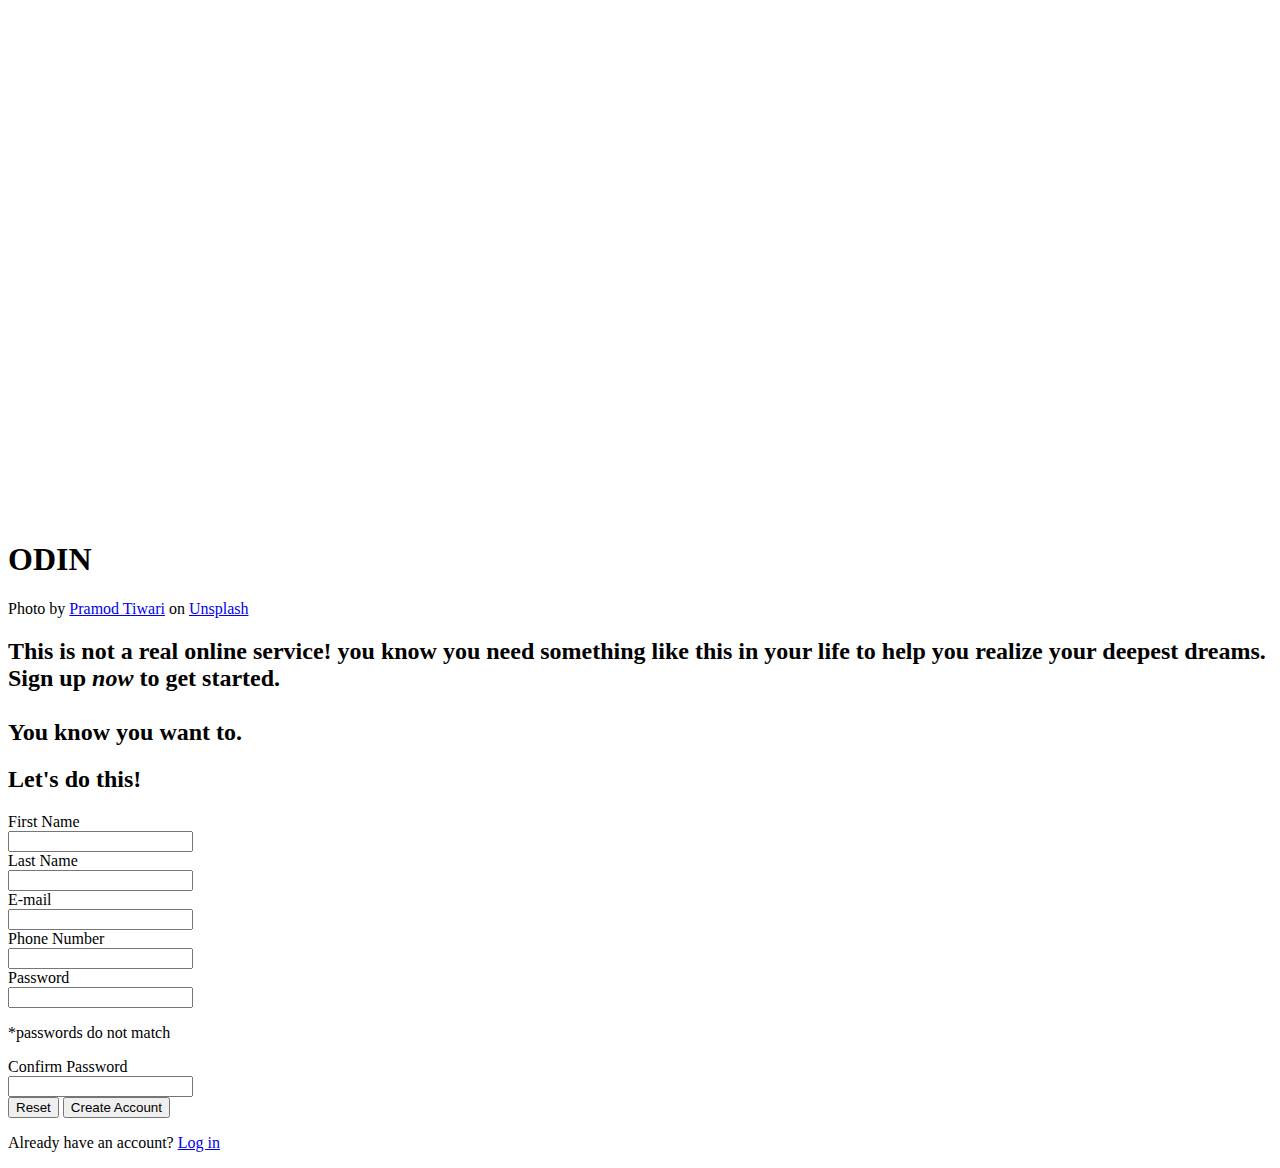
==== index.html @ 652047e3 "Added the structure of the sign-up form" ====
<!DOCTYPE html>
<html lang="en">
<head>
    <meta charset="UTF-8">
    <meta http-equiv="X-UA-Compatible" content="IE=edge">
    <meta name="viewport" content="width=device-width, initial-scale=1.0">
    <link rel="stylesheet" href="style.css">
    <title>Sign-Up Form</title>
</head>
<body>
    <div class="container">
        <div class="left-container">
            <div class="logo">
                <img src="./Assets/odin-lined.png" alt="The Odin Project Logo - Outline - White"> <h1 class="title">ODIN</h1>
            </div>
            <div class="credit font-size-65">Photo by <a class="font-size-65" href="https://unsplash.com/@pramodtiwari">Pramod Tiwari</a> on <a class="font-size-65" href="https://unsplash.com">Unsplash</a></div>
        </div>
        <div class="right-container">
            <div class="intro pad-l-1 m-b">
                <h2>This is not a real online service! you know you need something like this in your life to help you realize your deepest dreams. <br>Sign up <em>now</em> to get started. <br><br> You know you want to.
                </h2>
            </div>
            <div class="form-container-main">
                <form action="#" method="GET" class="form-container pad-l-1 m-b">
                    <div class="form-header">
                        <h2 class="form-header m-b">Let's do this!</h2>
                    </div>
                    <div class="input-container">
                        <div>
                            <div>
                                <label for="username">First Name</label>
                            </div>
                            <div>
                                <input type="text" name="username" required></input>
                            </div>
                        </div>
                        <div>
                            <div>
                                <label for="lastname">Last Name</label>
                            </div>
                            <div>
                                <input type="text" name="lastname" required>
                            </input></div>
                        </div>
                    </div>
                    <div class="input-container">
                        <div>
                            <div>
                                <label for="email">E-mail</label>
                            </div>
                            <div>
                                <input type="email" name="email" required></input>
                            </div>
                        </div>
                        <div>
                            <div>
                                <label for="phonenumber">Phone Number</label>
                            </div>
                            <div>
                                <input type="tel" name="phonenumber" required></input>
                            </div>
                        </div>
                    </div>
                    <div class="input-container">
                        <div>
                            <div>
                                <label for="password">Password</label>
                            </div>
                            <div>
                                <input type="password" name="password" required></input>
                            </div>
                            <p>*passwords do not match</p>
                        </div>
                        <div>
                            <div>
                                <label for="password">Confirm Password</label>
                            </div>
                            <div>
                                <input type="password" id="lastname" name="password" required></input>
                            </div>
                        </div>
                    </div>
                    <div class="btn">
                        <button type="reset">Reset</button>
                        <button type="submit">Create Account</button>
                    </div>
                </form>
                
                <p class="pad-l-1">Already have an account? <a href="#">Log in</a></p>
            </div>
        </div>
    </div>
</body>
</html>
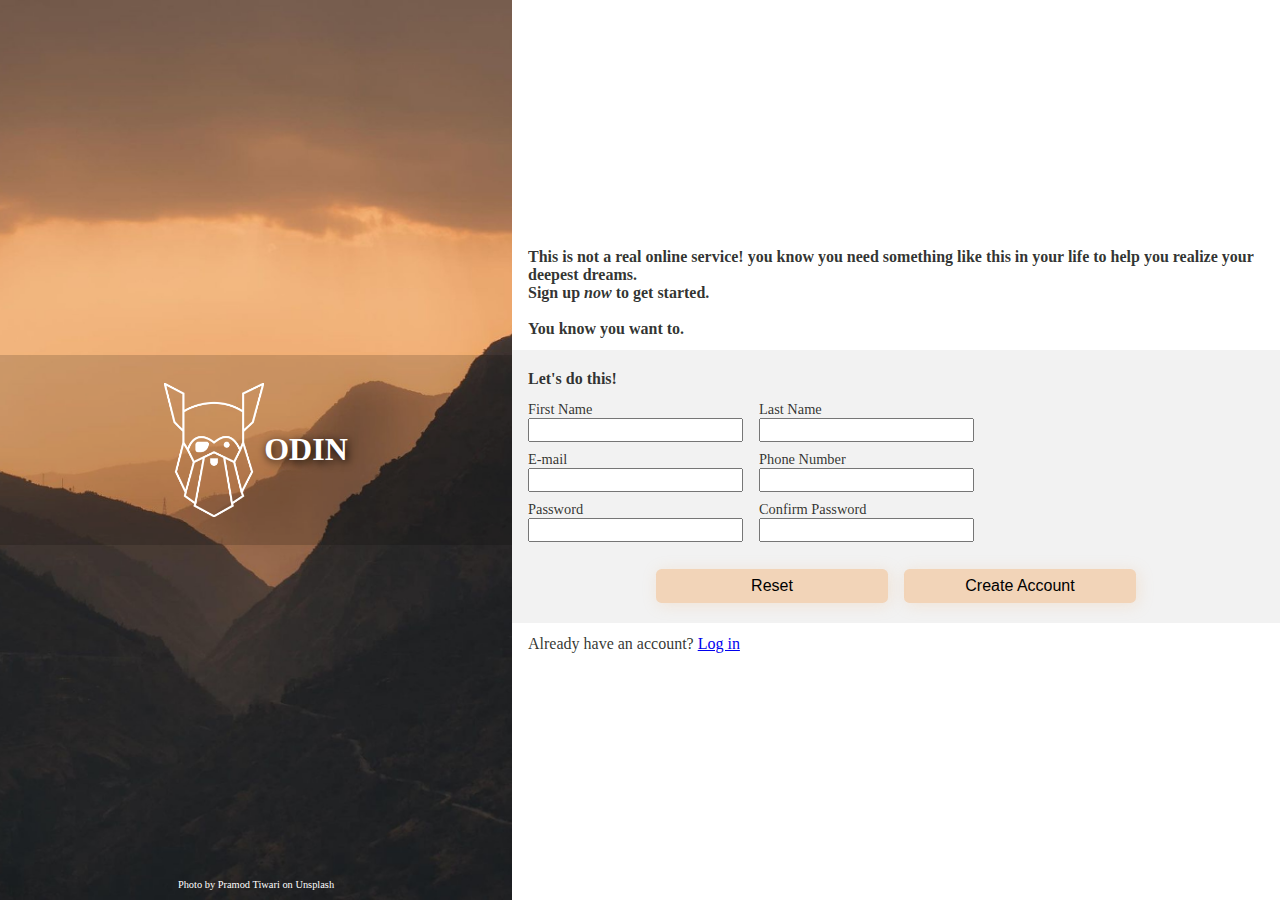
==== commit 643ea36a: "Added overall style" ====
--- a/index.html
+++ b/index.html
@@ -69,7 +69,7 @@
                             <div>
                                 <input type="password" name="password" required></input>
                             </div>
-                            <p>*passwords do not match</p>
+                            <p class="error-text">*passwords do not match</p>
                         </div>
                         <div>
                             <div>
--- a/style.css
+++ b/style.css
@@ -0,0 +1,128 @@
+
+    @import url('https://fonts.googleapis.com/css?family=Oswald');
+
+*{
+    margin: 0px;
+    font-size: 16px;
+    --button50: rgba(241, 182, 126, 0.5);
+    --button25: rgba(241, 182, 126, 0.25);
+    --text-color-80: #1e1f21ec;
+}
+.font-size-65 {
+    font-size: .65rem;
+}
+.pad-l-1 {
+    padding-left: 1em;
+}
+.m-l-1 {
+    margin-left: 1em;
+}
+.m-b {
+    margin-bottom: .75em;
+}
+
+.container {
+    display: flex;
+}
+.left-container {
+    background-image: url(./Assets/left-image.jpg);
+    background-size:cover;
+    background-position:  center;
+    height: 100vh;
+    width: 40vw;
+    display: flex;
+    flex-direction: column;
+    justify-content: center;
+    position: relative;
+}
+.logo  {
+    display: flex;
+    justify-content: center;
+    align-items: center;
+    background-color: #00000028;
+    padding: 1.75em;
+}
+.logo h1 {
+    text-shadow: 2px 2px 10px black;
+    font-size: 2rem;
+    color: white;
+}
+.logo>img {
+    width: 100px;
+}
+
+.credit {
+    color: white;
+    position: absolute;
+    bottom: 10px;
+    align-self: center;
+}
+.credit a {
+    color: white;
+    text-decoration: none;
+}
+.credit a:hover {
+    color: var(--text-color-80);
+    text-decoration: none;
+}
+/* Right Container */
+.right-container {
+    color: var(--text-color-80);
+    height: 100vh;
+    width: 60vw;
+    display: flex;
+    flex-direction: column;
+    justify-content: center;
+}
+.form-container-main {
+    
+   
+}
+.form-container {
+    background-color: rgba(128, 128, 128, 0.1);
+    padding: 1.25em 1em;
+}
+
+label {
+    font-size: .9em;
+}
+.input-container {
+    display: flex;
+    gap: 16px;
+    margin-bottom: .5em;
+}
+
+
+input:focus {
+    box-shadow: blue;
+}
+
+.btn {
+    display: flex;
+    gap: 1em;
+    justify-content: center;
+}
+button {
+    margin-top: .5em;
+    padding: .5em 2em;
+    background-color: var(--button50);
+    border: none;
+    border-radius: .35em;
+    box-shadow: 2px 2px 15px var(--button25);
+    width: 14.50em;
+}
+button:hover {
+    background-color: var(--button25);
+}
+
+/* Style for JavaScript */
+.error {
+    color: red;
+}
+.error-text {
+    color: transparent;
+    font-size: .65em;
+}
+.error input {
+    border: 1px solid red;
+}
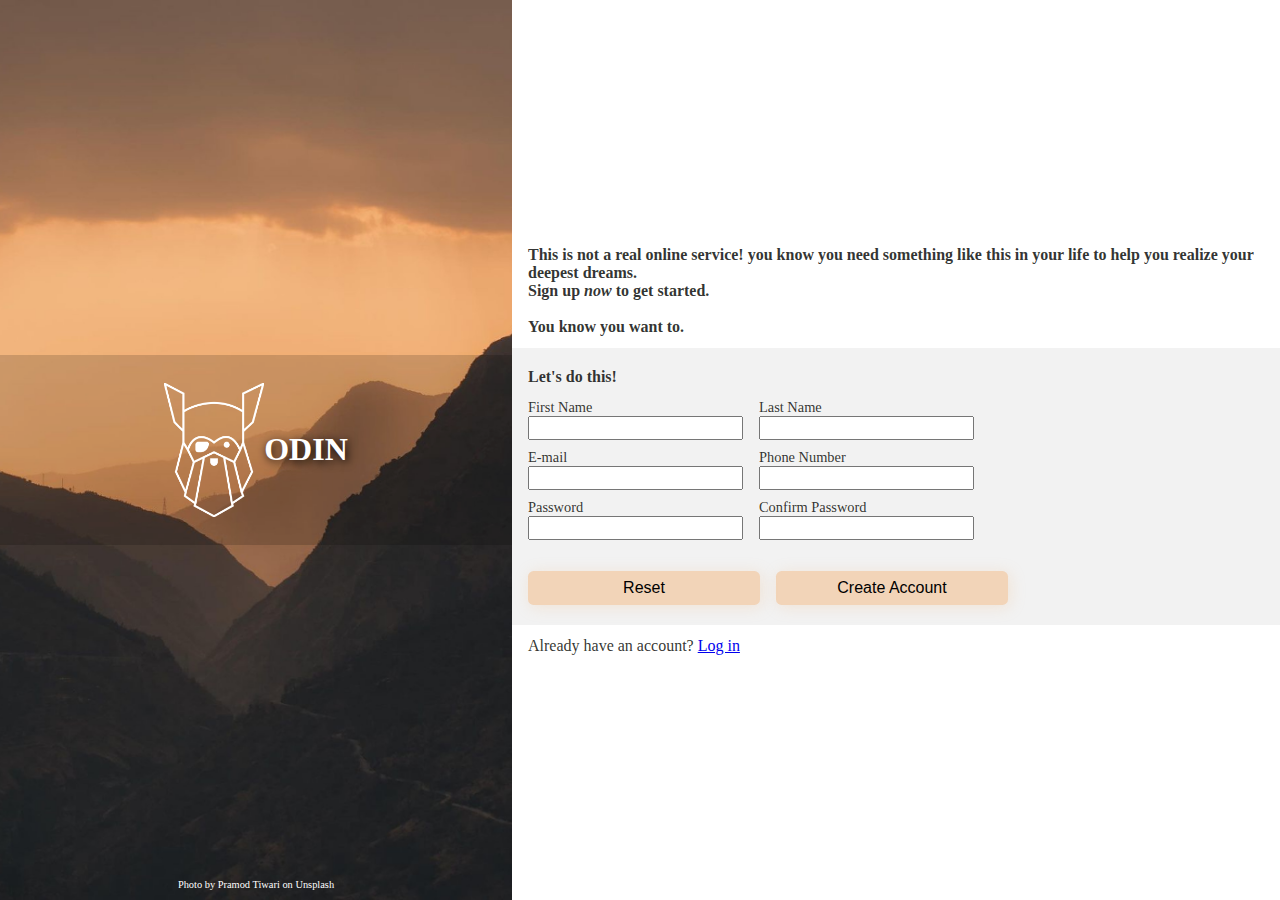
==== commit dd888ace: "Added script to add class list to password input" ====
--- a/index.html
+++ b/index.html
@@ -21,7 +21,7 @@
                 </h2>
             </div>
             <div class="form-container-main">
-                <form action="#" method="GET" class="form-container pad-l-1 m-b">
+                <form name="signup-form" action="results.html" onsubmit="validateForm()" method="GET" class="form-container pad-l-1 m-b" id="signup-form">
                     <div class="form-header">
                         <h2 class="form-header m-b">Let's do this!</h2>
                     </div>
@@ -61,28 +61,28 @@
                             </div>
                         </div>
                     </div>
-                    <div class="input-container">
+                    <div class="input-container" id="password-container">
                         <div>
                             <div>
                                 <label for="password">Password</label>
                             </div>
                             <div>
-                                <input type="password" name="password" required></input>
+                                <input type="password" name="password" id="password" required onkeyup="validateForm()"></input>
                             </div>
                             <p class="error-text">*passwords do not match</p>
                         </div>
                         <div>
                             <div>
-                                <label for="password">Confirm Password</label>
+                                <label for="confirmPassword">Confirm Password</label>
                             </div>
                             <div>
-                                <input type="password" id="lastname" name="password" required></input>
+                                <input type="password" id="confirmPassword" name="confirmPassword" required onkeyup="validateForm()"></input>
                             </div>
                         </div>
                     </div>
                     <div class="btn">
                         <button type="reset">Reset</button>
-                        <button type="submit">Create Account</button>
+                        <button type="submit" id="submit">Create Account</button>
                     </div>
                 </form>
                 
@@ -90,5 +90,26 @@
             </div>
         </div>
     </div>
+
+    <script> 
+    /* this script will check password every key up, if the password and confirm password is not the same, the submit button will not work. */
+        function validateForm() {
+            let password = document.getElementById('password').value;
+            let confirmPassword = document.getElementById('confirmPassword').value;
+            const errorMessage = document.querySelector('.error-text');
+            const passwordContainer= document.getElementById('password-container');
+            const submitButton = document.getElementById('submit')
+
+            if(password === confirmPassword) {
+                errorMessage.style.color="transparent";
+                submitButton.disabled=false;
+                passwordContainer.classList.remove('error');
+            } else {
+                submitButton.disabled=true;
+                errorMessage.style.color="red";
+                passwordContainer.classList.add('error');
+            }
+        }
+    </script>
 </body>
 </html>--- a/style.css
+++ b/style.css
@@ -100,7 +100,7 @@
 .btn {
     display: flex;
     gap: 1em;
-    justify-content: center;
+    justify-content: left;
 }
 button {
     margin-top: .5em;
@@ -121,8 +121,136 @@
 }
 .error-text {
     color: transparent;
+    margin-top: 4px;
     font-size: .65em;
 }
 .error input {
-    border: 1px solid red;
-}
+    box-shadow: 1px 1px 2px red;
+}
+
+@media (max-width:860px) {
+    *{
+        text-align: center;
+    }
+    .pad-l-1 {
+        padding: 16px;
+    }
+    .container {
+        display: flex;
+        flex-direction: column;
+        align-items: center;
+    }
+    .left-container {
+        width: 100%;
+        height: 40vh;
+    }
+    
+    .logo {
+        height: 80px;
+    }
+    .logo h1 {
+        font-size: 1.5rem;
+    }
+    .logo>img {
+        width: 70px;
+    }
+
+    .right-container {
+        width: 100%;
+        height: 60vh;
+        display: flex;
+    }
+    .form-container {
+        display: flex;
+        flex-direction: column;
+        align-items: center;
+    }
+
+    input {
+        width: 95%;
+    }
+}
+
+@media (max-width:720px) {
+    *{
+        text-align: center;
+        font-size: .80rem;
+    }
+    .left-container {
+        width: 100%;
+        height: 30vh;
+    }
+    .logo {
+        height: 80px;
+    }
+    .logo h1 {
+        font-size: 1.5rem;
+    }
+    .logo>img {
+        width: 70px;
+    }
+
+    .right-container {
+        width: 100%;
+        height: 70vh;
+        display: flex;
+    }
+    .input-container {
+        display: inline-block;
+        
+    }
+    .btn {
+        display: flex;
+        flex-direction: column;
+        align-items: center;
+        justify-content: center;
+        margin-top: 8px;
+    }
+    button {
+        width: 15.8em;
+        margin-top: 0px;
+    }
+}
+
+@media (max-width:375px) {
+    *{
+        text-align: center;
+        font-size: .75rem;
+    }
+    .left-container {
+        width: 100%;
+        height: 30vh;
+    }
+    .logo {
+        height: 80px;
+    }
+    .logo h1 {
+        font-size: 1.5rem;
+    }
+    .logo>img {
+        width: 70px;
+    }
+
+    .right-container {
+        width: 100%;
+        height: 70vh;
+        display: flex;
+    }
+    .input-container {
+        display: inline-block;
+        
+    }
+    input {
+        width: 100%;
+    }
+    .btn {
+        display: flex;
+        flex-direction: column;
+        align-items: center;
+        justify-content: center;
+    }
+    button {
+        width: 11.25rem;
+        margin-top: 0px;
+    }
+}